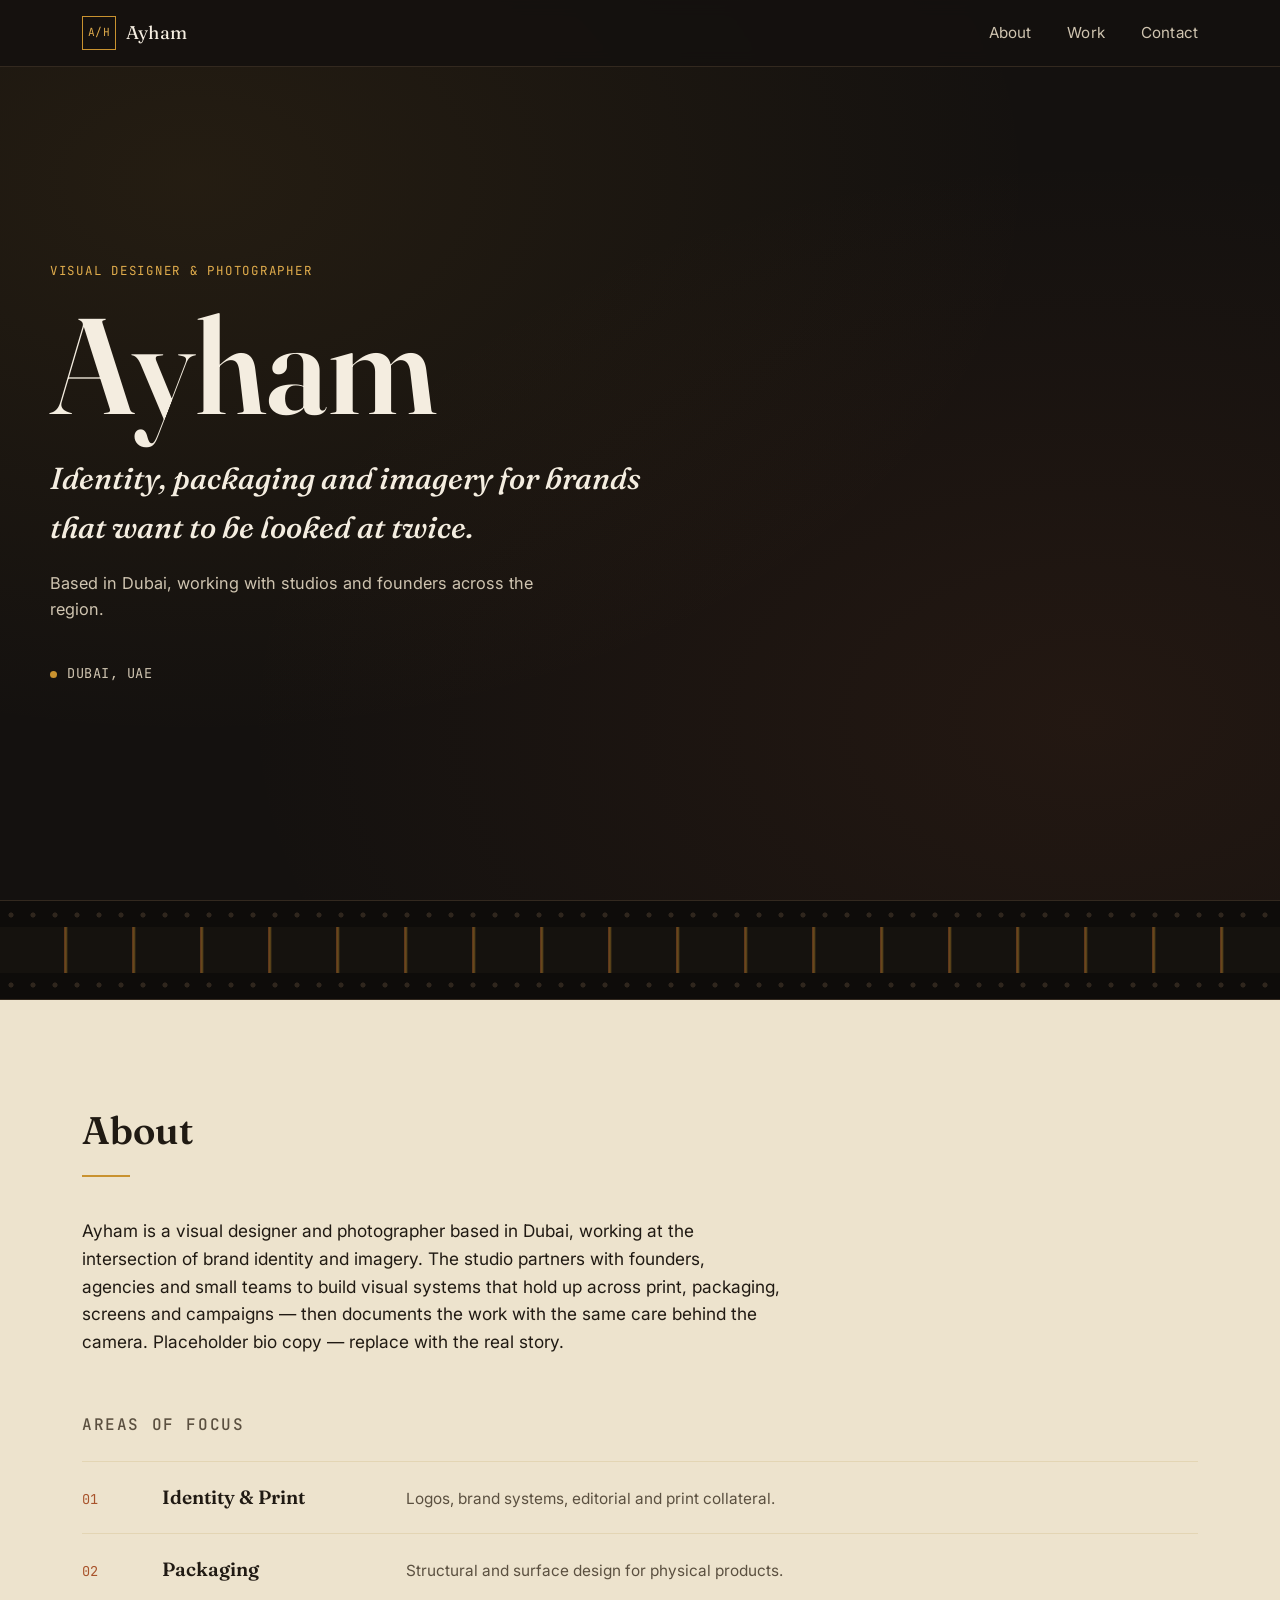
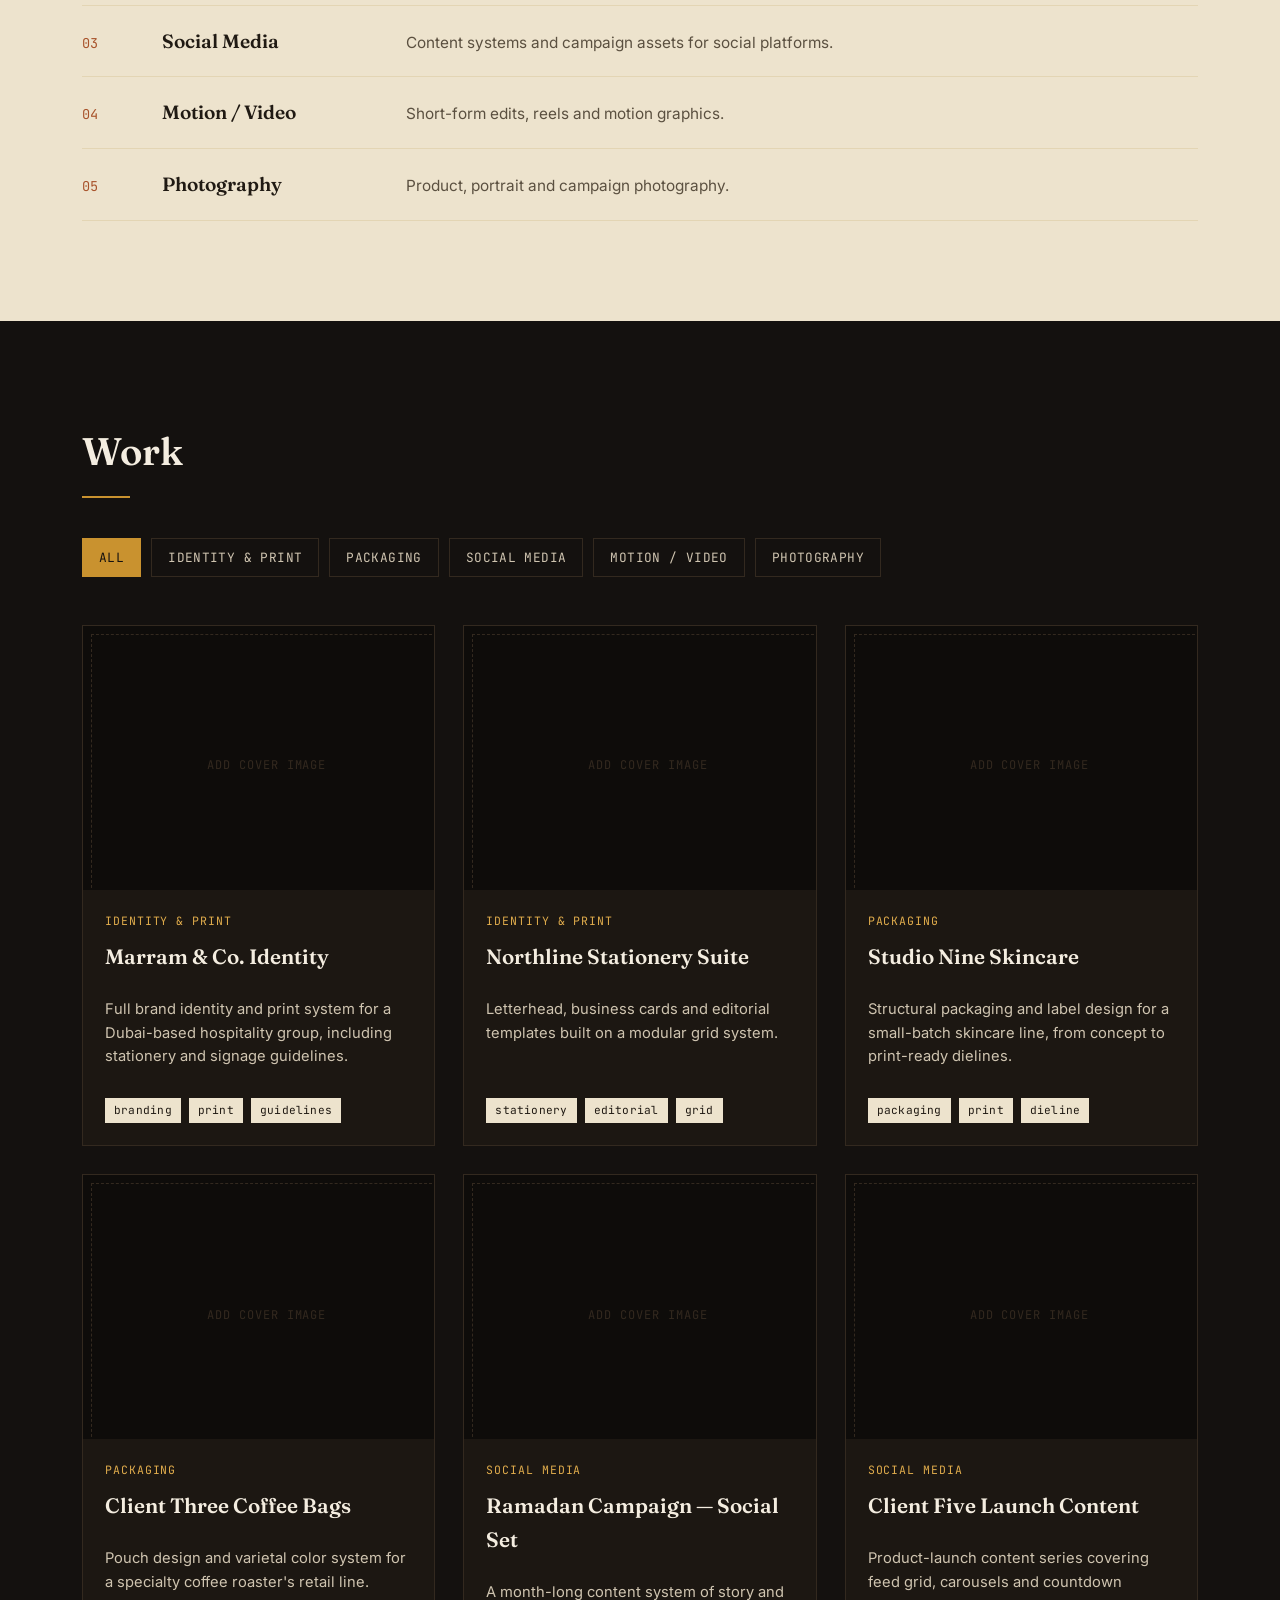
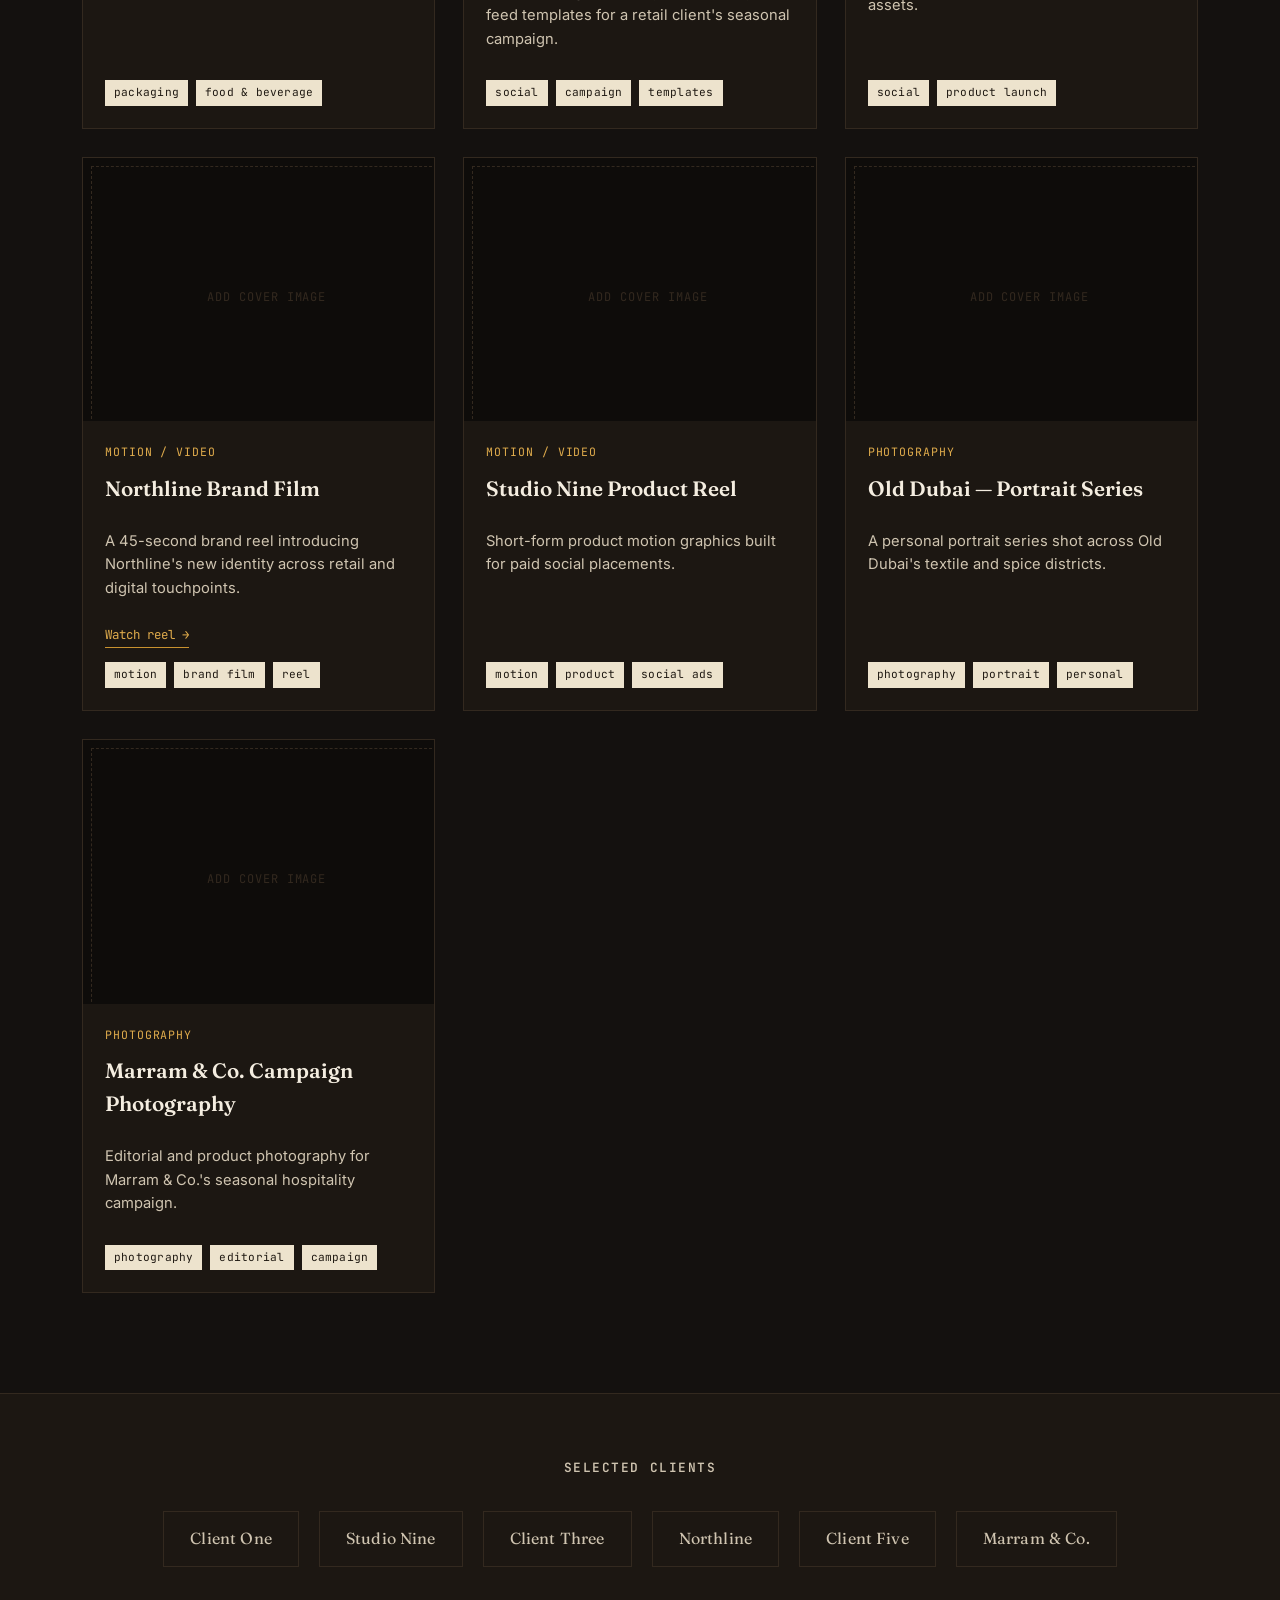
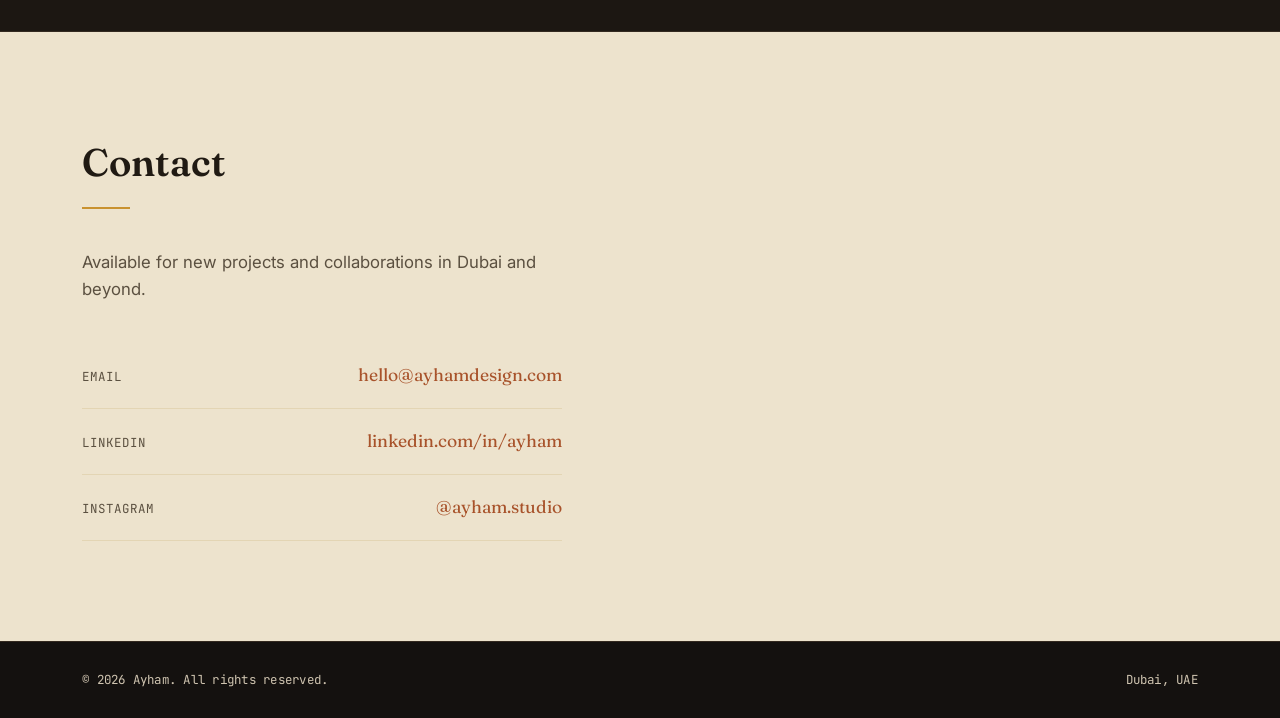
==== index.html @ 268a3312 "Add single-page portfolio site for Ayham Editorial dark-ink + gold/rust design with a parchment Abou" ====
<!DOCTYPE html>
<html lang="en">
<head>
  <meta charset="UTF-8" />
  <meta name="viewport" content="width=device-width, initial-scale=1.0" />
  <title>Ayham — Visual Designer &amp; Photographer, Dubai</title>
  <meta name="description" content="Ayham is a Dubai-based visual designer and photographer working across identity &amp; print, packaging, social media, motion and photography." />

  <!-- Fonts: Fraunces (serif display), Inter (sans body), JetBrains Mono (metadata/tags) -->
  <link rel="preconnect" href="https://fonts.googleapis.com">
  <link rel="preconnect" href="https://fonts.gstatic.com" crossorigin>
  <link href="https://fonts.googleapis.com/css2?family=Fraunces:ital,opsz,wght@0,9..144,400;0,9..144,600;1,9..144,500&family=Inter:wght@400;500;600&family=JetBrains+Mono:wght@400;500&display=swap" rel="stylesheet">

  <link rel="stylesheet" href="css/styles.css" />
</head>
<body>

  <!-- =========================================================
       NAV
       ========================================================= -->

  <header class="site-nav" id="site-nav">
    <div class="nav-inner">
      <a href="#top" class="nav-logo" aria-label="Ayham — home">
        <!--
          LOGO PLACEHOLDER
          -----------------
          This is a text/monogram placeholder standing in for a real logo.
          To swap it for a real logo file:
            1. Put your logo image in assets/logo/ (e.g. assets/logo/logo.svg)
            2. Replace the <span class="logo-mark">...</span> block below with:
               <img src="assets/logo/logo.svg" alt="Ayham logo" class="logo-mark-img" />
            3. You can delete the .logo-mark CSS rules in css/styles.css if unused.
        -->
        <span class="logo-mark" aria-hidden="true">A/H</span>
        <span class="nav-logo-text">Ayham</span>
      </a>

      <nav class="nav-links" id="nav-links">
        <a href="#about">About</a>
        <a href="#work">Work</a>
        <a href="#contact">Contact</a>
      </nav>

      <button class="nav-toggle" id="nav-toggle" aria-label="Toggle menu" aria-expanded="false" aria-controls="nav-links">
        <span></span><span></span><span></span>
      </button>
    </div>
  </header>

  <main id="top">

    <!-- =========================================================
         HERO
         ========================================================= -->
    <section class="hero">
      <div class="hero-inner">
        <p class="hero-eyebrow">Visual Designer &amp; Photographer</p>
        <h1 class="hero-name">Ayham</h1>
        <p class="hero-tagline">Identity, packaging and imagery for brands that want to be looked at twice.</p>
        <p class="hero-intro">Based in Dubai, working with studios and founders across the region.</p>
        <p class="hero-location">
          <span class="dot" aria-hidden="true"></span> Dubai, UAE
        </p>
      </div>
    </section>

    <!-- =========================================================
         FILMSTRIP DIVIDER — signature motif, used once, ties
         photography + motion together.
         ========================================================= -->
    <div class="filmstrip" role="presentation" aria-hidden="true">
      <div class="filmstrip-track">
        <div class="filmstrip-holes filmstrip-holes-top"></div>
        <div class="filmstrip-frames"></div>
        <div class="filmstrip-holes filmstrip-holes-bottom"></div>
      </div>
    </div>

    <!-- =========================================================
         ABOUT
         ========================================================= -->
    <section class="about" id="about">
      <div class="section-inner about-inner">
        <h2 class="section-title">About</h2>

        <!--
          BIO PLACEHOLDER — REPLACE ME
          -----------------------------
          Swap the paragraph below for Ayham's real bio.
        -->
        <p class="about-bio">
          <!-- REPLACE ME: real bio copy -->
          Ayham is a visual designer and photographer based in Dubai, working at the
          intersection of brand identity and imagery. The studio partners with founders,
          agencies and small teams to build visual systems that hold up across print,
          packaging, screens and campaigns — then documents the work with the same care
          behind the camera. Placeholder bio copy — replace with the real story.
        </p>

        <h3 class="about-subtitle">Areas of focus</h3>
        <ul class="specialty-list">
          <li>
            <span class="specialty-index">01</span>
            <span class="specialty-name">Identity &amp; Print</span>
            <span class="specialty-desc">Logos, brand systems, editorial and print collateral.</span>
          </li>
          <li>
            <span class="specialty-index">02</span>
            <span class="specialty-name">Packaging</span>
            <span class="specialty-desc">Structural and surface design for physical products.</span>
          </li>
          <li>
            <span class="specialty-index">03</span>
            <span class="specialty-name">Social Media</span>
            <span class="specialty-desc">Content systems and campaign assets for social platforms.</span>
          </li>
          <li>
            <span class="specialty-index">04</span>
            <span class="specialty-name">Motion / Video</span>
            <span class="specialty-desc">Short-form edits, reels and motion graphics.</span>
          </li>
          <li>
            <span class="specialty-index">05</span>
            <span class="specialty-name">Photography</span>
            <span class="specialty-desc">Product, portrait and campaign photography.</span>
          </li>
        </ul>
      </div>
    </section>

    <!-- =========================================================
         WORK — project grid, rendered from js/projects.js
         ========================================================= -->
    <section class="work" id="work">
      <div class="section-inner">
        <h2 class="section-title section-title-light">Work</h2>

        <div class="filter-bar" id="filter-bar" role="group" aria-label="Filter projects by category">
          <button type="button" class="filter-btn is-active" data-filter="all">All</button>
          <button type="button" class="filter-btn" data-filter="identity">Identity &amp; Print</button>
          <button type="button" class="filter-btn" data-filter="packaging">Packaging</button>
          <button type="button" class="filter-btn" data-filter="social">Social Media</button>
          <button type="button" class="filter-btn" data-filter="motion">Motion / Video</button>
          <button type="button" class="filter-btn" data-filter="photo">Photography</button>
        </div>

        <!-- Cards are generated by js/main.js from js/projects.js. Do not hand-edit. -->
        <div class="project-grid" id="project-grid" aria-live="polite">
          <p class="project-grid-empty" id="project-grid-empty" hidden>No projects in this category yet.</p>
        </div>
      </div>
    </section>

    <!-- =========================================================
         CLIENTS
         ========================================================= -->
    <section class="clients">
      <div class="section-inner">
        <h2 class="clients-title">Selected clients</h2>
        <!--
          CLIENT PLACEHOLDERS
          --------------------
          Swap each <span class="client-name"> for an <img src="assets/clients/name.svg">
          once real client logos are available.
        -->
        <ul class="client-strip">
          <li class="client-item"><span class="client-name">Client One</span></li>
          <li class="client-item"><span class="client-name">Studio Nine</span></li>
          <li class="client-item"><span class="client-name">Client Three</span></li>
          <li class="client-item"><span class="client-name">Northline</span></li>
          <li class="client-item"><span class="client-name">Client Five</span></li>
          <li class="client-item"><span class="client-name">Marram &amp; Co.</span></li>
        </ul>
      </div>
    </section>

    <!-- =========================================================
         CONTACT
         ========================================================= -->
    <section class="contact" id="contact">
      <div class="section-inner contact-inner">
        <h2 class="section-title">Contact</h2>
        <p class="contact-lead">Available for new projects and collaborations in Dubai and beyond.</p>

        <!--
          CONTACT PLACEHOLDERS — REPLACE ME
          -----------------------------------
          Update the href and visible text for each link below with real details.
        -->
        <ul class="contact-list">
          <li>
            <span class="contact-label">Email</span>
            <!-- REPLACE ME: real email address -->
            <a href="mailto:hello@ayhamdesign.com">hello@ayhamdesign.com</a>
          </li>
          <li>
            <span class="contact-label">LinkedIn</span>
            <!-- REPLACE ME: real LinkedIn URL -->
            <a href="https://www.linkedin.com/in/ayham" target="_blank" rel="noopener">linkedin.com/in/ayham</a>
          </li>
          <li>
            <span class="contact-label">Instagram</span>
            <!-- REPLACE ME: real Instagram URL -->
            <a href="https://www.instagram.com/ayham.studio" target="_blank" rel="noopener">@ayham.studio</a>
          </li>
        </ul>
      </div>
    </section>

  </main>

  <!-- =========================================================
       FOOTER
       ========================================================= -->
  <footer class="site-footer">
    <div class="section-inner footer-inner">
      <span>© <span id="year"></span> Ayham. All rights reserved.</span>
      <span class="footer-location">Dubai, UAE</span>
    </div>
  </footer>

  <!-- Project data lives here, separate from markup -->
  <script src="js/projects.js"></script>
  <script src="js/main.js"></script>
</body>
</html>
---- css/styles.css ----
/* =========================================================
   AYHAM — PORTFOLIO STYLES
   Palette: dark ink + warm gold/rust accent, parchment for
   About/Contact contrast. Serif display (Fraunces) + sans body
   (Inter) + mono for tags/metadata (JetBrains Mono).
   ========================================================= */

:root {
  /* Core palette */
  --ink: #14110f;
  --ink-soft: #1c1712;
  --ink-line: #33291f;
  --cream: #f4ede0;
  --cream-dim: #cfc4b0;

  --gold: #c9922f;
  --gold-bright: #e0ac4c;
  --rust: #a8532b;

  --parchment: #ede3cd;
  --parchment-2: #e3d5b4;
  --ink-text: #201a13;
  --ink-text-dim: #5b5040;

  /* Type */
  --font-display: "Fraunces", "Iowan Old Style", Georgia, serif;
  --font-body: "Inter", -apple-system, BlinkMacSystemFont, "Segoe UI", sans-serif;
  --font-mono: "JetBrains Mono", "SFMono-Regular", Menlo, monospace;

  --container: 1180px;
}

* {
  box-sizing: border-box;
}

html {
  scroll-behavior: smooth;
}

@media (prefers-reduced-motion: reduce) {
  html {
    scroll-behavior: auto;
  }
  *, *::before, *::after {
    animation-duration: 0.001ms !important;
    animation-iteration-count: 1 !important;
    transition-duration: 0.001ms !important;
    scroll-behavior: auto !important;
  }
}

body {
  margin: 0;
  background: var(--ink);
  color: var(--cream);
  font-family: var(--font-body);
  font-size: 16px;
  line-height: 1.6;
  -webkit-font-smoothing: antialiased;
}

a {
  color: inherit;
}

h1, h2, h3 {
  font-family: var(--font-display);
  margin: 0;
  font-weight: 600;
}

.section-inner {
  max-width: var(--container);
  margin: 0 auto;
  padding: 0 32px;
}

.section-title {
  font-size: clamp(1.8rem, 3vw, 2.4rem);
  color: var(--ink-text);
  margin-bottom: 40px;
  position: relative;
}

.section-title-light {
  color: var(--cream);
}

.section-title::after {
  content: "";
  display: block;
  width: 48px;
  height: 2px;
  background: var(--gold);
  margin-top: 14px;
}

/* =========================================================
   NAV
   ========================================================= */

.site-nav {
  position: fixed;
  inset: 0 0 auto 0;
  z-index: 100;
  background: rgba(20, 17, 15, 0.86);
  backdrop-filter: blur(8px);
  border-bottom: 1px solid var(--ink-line);
}

.nav-inner {
  max-width: var(--container);
  margin: 0 auto;
  padding: 16px 32px;
  display: flex;
  align-items: center;
  justify-content: space-between;
}

.nav-logo {
  display: flex;
  align-items: center;
  gap: 10px;
  text-decoration: none;
  color: var(--cream);
}

/* Placeholder monogram mark — see comment in index.html for swap steps */
.logo-mark {
  display: inline-flex;
  align-items: center;
  justify-content: center;
  width: 34px;
  height: 34px;
  border: 1px solid var(--gold);
  color: var(--gold-bright);
  font-family: var(--font-mono);
  font-size: 0.7rem;
  letter-spacing: 0.02em;
}

.logo-mark-img {
  height: 32px;
  width: auto;
  display: block;
}

.nav-logo-text {
  font-family: var(--font-display);
  font-size: 1.15rem;
  letter-spacing: 0.01em;
}

.nav-links {
  display: flex;
  gap: 36px;
}

.nav-links a {
  text-decoration: none;
  color: var(--cream-dim);
  font-size: 0.95rem;
  letter-spacing: 0.01em;
  transition: color 0.2s ease;
}

.nav-links a:hover,
.nav-links a:focus-visible {
  color: var(--gold-bright);
}

.nav-toggle {
  display: none;
  flex-direction: column;
  justify-content: space-between;
  width: 26px;
  height: 18px;
  background: none;
  border: none;
  cursor: pointer;
  padding: 0;
}

.nav-toggle span {
  display: block;
  height: 2px;
  width: 100%;
  background: var(--cream);
}

/* =========================================================
   HERO
   ========================================================= */

.hero {
  min-height: 100vh;
  display: flex;
  align-items: center;
  padding: 140px 32px 80px;
  background:
    radial-gradient(ellipse at 15% 20%, rgba(201, 146, 47, 0.09), transparent 55%),
    radial-gradient(ellipse at 85% 80%, rgba(168, 83, 43, 0.10), transparent 55%),
    var(--ink);
}

.hero-inner {
  max-width: var(--container);
  margin: 0 auto;
  width: 100%;
}

.hero-eyebrow {
  font-family: var(--font-mono);
  text-transform: uppercase;
  letter-spacing: 0.14em;
  font-size: 0.78rem;
  color: var(--gold-bright);
  margin: 0 0 20px;
}

.hero-name {
  font-size: clamp(3.5rem, 12vw, 8.5rem);
  line-height: 0.95;
  color: var(--cream);
  margin: 0 0 24px;
}

.hero-tagline {
  font-family: var(--font-display);
  font-style: italic;
  font-weight: 500;
  font-size: clamp(1.3rem, 2.6vw, 1.9rem);
  color: var(--cream);
  max-width: 640px;
  margin: 0 0 18px;
}

.hero-intro {
  color: var(--cream-dim);
  max-width: 520px;
  margin: 0 0 28px;
  font-size: 1.02rem;
}

.hero-location {
  display: inline-flex;
  align-items: center;
  gap: 10px;
  font-family: var(--font-mono);
  font-size: 0.85rem;
  color: var(--cream-dim);
  letter-spacing: 0.04em;
  text-transform: uppercase;
}

.hero-location .dot {
  width: 7px;
  height: 7px;
  border-radius: 50%;
  background: var(--gold);
}

/* =========================================================
   FILMSTRIP DIVIDER — signature motif (photography + motion),
   intentionally used once, between hero and about.
   ========================================================= */

.filmstrip {
  background: #0e0c0a;
  border-top: 1px solid var(--ink-line);
  border-bottom: 1px solid var(--ink-line);
  overflow: hidden;
}

.filmstrip-track {
  position: relative;
  padding: 10px 0;
}

.filmstrip-holes {
  display: flex;
  gap: 18px;
  padding: 0 18px;
}

.filmstrip-holes::before,
.filmstrip-holes::after {
  content: "";
}

.filmstrip-holes-top,
.filmstrip-holes-bottom {
  height: 8px;
  background-image: radial-gradient(circle, var(--ink-line) 2.5px, transparent 2.6px);
  background-size: 22px 8px;
  background-repeat: repeat-x;
  opacity: 0.9;
}

.filmstrip-frames {
  height: 46px;
  margin: 8px 0;
  background-image: repeating-linear-gradient(
    90deg,
    var(--ink-soft) 0,
    var(--ink-soft) 64px,
    var(--rust) 64px,
    var(--gold) 66px,
    var(--ink-soft) 68px
  );
  background-size: 68px 100%;
  opacity: 0.5;
}

/* =========================================================
   ABOUT
   ========================================================= */

.about {
  background: var(--parchment);
  color: var(--ink-text);
  padding: 100px 0;
}

.about-bio {
  max-width: 700px;
  font-size: 1.08rem;
  color: var(--ink-text);
  margin-bottom: 56px;
}

.about-subtitle {
  font-size: 1rem;
  text-transform: uppercase;
  letter-spacing: 0.1em;
  color: var(--ink-text-dim);
  font-family: var(--font-mono);
  font-weight: 500;
  margin-bottom: 24px;
}

.specialty-list {
  list-style: none;
  margin: 0;
  padding: 0;
  border-top: 1px solid var(--parchment-2);
}

.specialty-list li {
  display: grid;
  grid-template-columns: 56px 220px 1fr;
  gap: 24px;
  align-items: baseline;
  padding: 20px 0;
  border-bottom: 1px solid var(--parchment-2);
}

.specialty-index {
  font-family: var(--font-mono);
  color: var(--rust);
  font-size: 0.85rem;
}

.specialty-name {
  font-family: var(--font-display);
  font-size: 1.2rem;
  font-weight: 600;
}

.specialty-desc {
  color: var(--ink-text-dim);
  font-size: 0.96rem;
}

/* =========================================================
   WORK
   ========================================================= */

.work {
  background: var(--ink);
  padding: 100px 0;
}

.filter-bar {
  display: flex;
  flex-wrap: wrap;
  gap: 10px;
  margin-bottom: 48px;
}

.filter-btn {
  font-family: var(--font-mono);
  font-size: 0.8rem;
  letter-spacing: 0.03em;
  text-transform: uppercase;
  background: transparent;
  color: var(--cream-dim);
  border: 1px solid var(--ink-line);
  padding: 10px 16px;
  cursor: pointer;
  transition: border-color 0.2s ease, color 0.2s ease, background 0.2s ease;
}

.filter-btn:hover,
.filter-btn:focus-visible {
  color: var(--gold-bright);
  border-color: var(--gold);
}

.filter-btn.is-active {
  background: var(--gold);
  border-color: var(--gold);
  color: var(--ink);
}

.project-grid {
  display: grid;
  grid-template-columns: repeat(3, 1fr);
  gap: 28px;
}

.project-grid-empty {
  grid-column: 1 / -1;
  color: var(--cream-dim);
  font-family: var(--font-mono);
  font-size: 0.9rem;
}

.card {
  background: var(--ink-soft);
  border: 1px solid var(--ink-line);
  display: flex;
  flex-direction: column;
  transition: transform 0.25s ease, border-color 0.25s ease;
}

.card:hover {
  border-color: var(--gold);
  transform: translateY(-4px);
}

@media (prefers-reduced-motion: reduce) {
  .card:hover {
    transform: none;
  }
}

.card-media {
  aspect-ratio: 4 / 3;
  width: 100%;
  overflow: hidden;
  background: #0e0c0a;
}

.card-media img {
  width: 100%;
  height: 100%;
  object-fit: cover;
  display: block;
}

.card-media-placeholder {
  width: 100%;
  height: 100%;
  display: flex;
  align-items: center;
  justify-content: center;
  text-align: center;
  color: var(--ink-line);
  font-family: var(--font-mono);
  font-size: 0.75rem;
  text-transform: uppercase;
  letter-spacing: 0.08em;
  border: 1px dashed var(--ink-line);
  margin: 8px;
  padding: 12px;
}

.card-body {
  padding: 22px;
  display: flex;
  flex-direction: column;
  gap: 10px;
  flex: 1;
}

.card-category {
  font-family: var(--font-mono);
  font-size: 0.72rem;
  text-transform: uppercase;
  letter-spacing: 0.08em;
  color: var(--gold-bright);
}

.card-title {
  font-family: var(--font-display);
  font-size: 1.3rem;
  color: var(--cream);
}

.card-desc {
  color: var(--cream-dim);
  font-size: 0.92rem;
  flex: 1;
}

.card-reel-link {
  align-self: flex-start;
  font-family: var(--font-mono);
  font-size: 0.78rem;
  text-decoration: none;
  color: var(--gold-bright);
  border-bottom: 1px solid var(--gold);
  padding-bottom: 2px;
}

.card-tags {
  list-style: none;
  display: flex;
  flex-wrap: wrap;
  gap: 8px;
  margin: 4px 0 0;
  padding: 0;
}

.card-tags li {
  font-family: var(--font-mono);
  font-size: 0.7rem;
  background: var(--parchment);
  color: var(--ink-text);
  padding: 4px 9px;
  letter-spacing: 0.02em;
}

.card.is-hidden {
  display: none;
}

/* =========================================================
   CLIENTS
   ========================================================= */

.clients {
  background: var(--ink-soft);
  padding: 64px 0;
  border-top: 1px solid var(--ink-line);
  border-bottom: 1px solid var(--ink-line);
}

.clients-title {
  font-family: var(--font-mono);
  text-transform: uppercase;
  letter-spacing: 0.12em;
  font-size: 0.8rem;
  color: var(--cream-dim);
  margin: 0 0 32px;
  text-align: center;
}

.client-strip {
  list-style: none;
  display: flex;
  flex-wrap: wrap;
  justify-content: center;
  gap: 20px;
  margin: 0;
  padding: 0;
}

.client-item {
  border: 1px solid var(--ink-line);
  padding: 14px 26px;
}

.client-name {
  font-family: var(--font-display);
  font-size: 1rem;
  color: var(--cream-dim);
  letter-spacing: 0.01em;
}

/* =========================================================
   CONTACT
   ========================================================= */

.contact {
  background: var(--parchment);
  color: var(--ink-text);
  padding: 100px 0;
}

.contact-lead {
  max-width: 520px;
  color: var(--ink-text-dim);
  margin-bottom: 40px;
  font-size: 1.05rem;
}

.contact-list {
  list-style: none;
  margin: 0;
  padding: 0;
  max-width: 480px;
}

.contact-list li {
  display: flex;
  justify-content: space-between;
  align-items: baseline;
  padding: 18px 0;
  border-bottom: 1px solid var(--parchment-2);
  gap: 16px;
}

.contact-label {
  font-family: var(--font-mono);
  font-size: 0.78rem;
  text-transform: uppercase;
  letter-spacing: 0.08em;
  color: var(--ink-text-dim);
}

.contact-list a {
  text-decoration: none;
  color: var(--rust);
  font-family: var(--font-display);
  font-size: 1.1rem;
  border-bottom: 1px solid transparent;
  transition: border-color 0.2s ease;
}

.contact-list a:hover,
.contact-list a:focus-visible {
  border-color: var(--rust);
}

/* =========================================================
   FOOTER
   ========================================================= */

.site-footer {
  background: var(--ink);
  border-top: 1px solid var(--ink-line);
  padding: 28px 0;
}

.footer-inner {
  display: flex;
  justify-content: space-between;
  flex-wrap: wrap;
  gap: 8px;
  font-family: var(--font-mono);
  font-size: 0.78rem;
  color: var(--cream-dim);
  letter-spacing: 0.02em;
}

/* =========================================================
   RESPONSIVE
   ========================================================= */

@media (max-width: 1000px) {
  .project-grid {
    grid-template-columns: repeat(2, 1fr);
  }

  .specialty-list li {
    grid-template-columns: 40px 1fr;
  }

  .specialty-desc {
    grid-column: 2 / 3;
  }
}

@media (max-width: 700px) {
  .nav-toggle {
    display: flex;
  }

  .nav-links {
    position: absolute;
    top: 100%;
    left: 0;
    right: 0;
    background: var(--ink);
    border-bottom: 1px solid var(--ink-line);
    flex-direction: column;
    gap: 0;
    max-height: 0;
    overflow: hidden;
    transition: max-height 0.25s ease;
  }

  .nav-links.is-open {
    max-height: 240px;
  }

  .nav-links a {
    padding: 16px 32px;
    border-top: 1px solid var(--ink-line);
  }

  .hero {
    padding-top: 120px;
  }

  .project-grid {
    grid-template-columns: 1fr;
  }

  .about,
  .work,
  .contact {
    padding: 72px 0;
  }

  .section-inner {
    padding: 0 20px;
  }

  .filmstrip-frames {
    height: 34px;
  }

  .contact-list li {
    flex-direction: column;
    gap: 4px;
  }
}
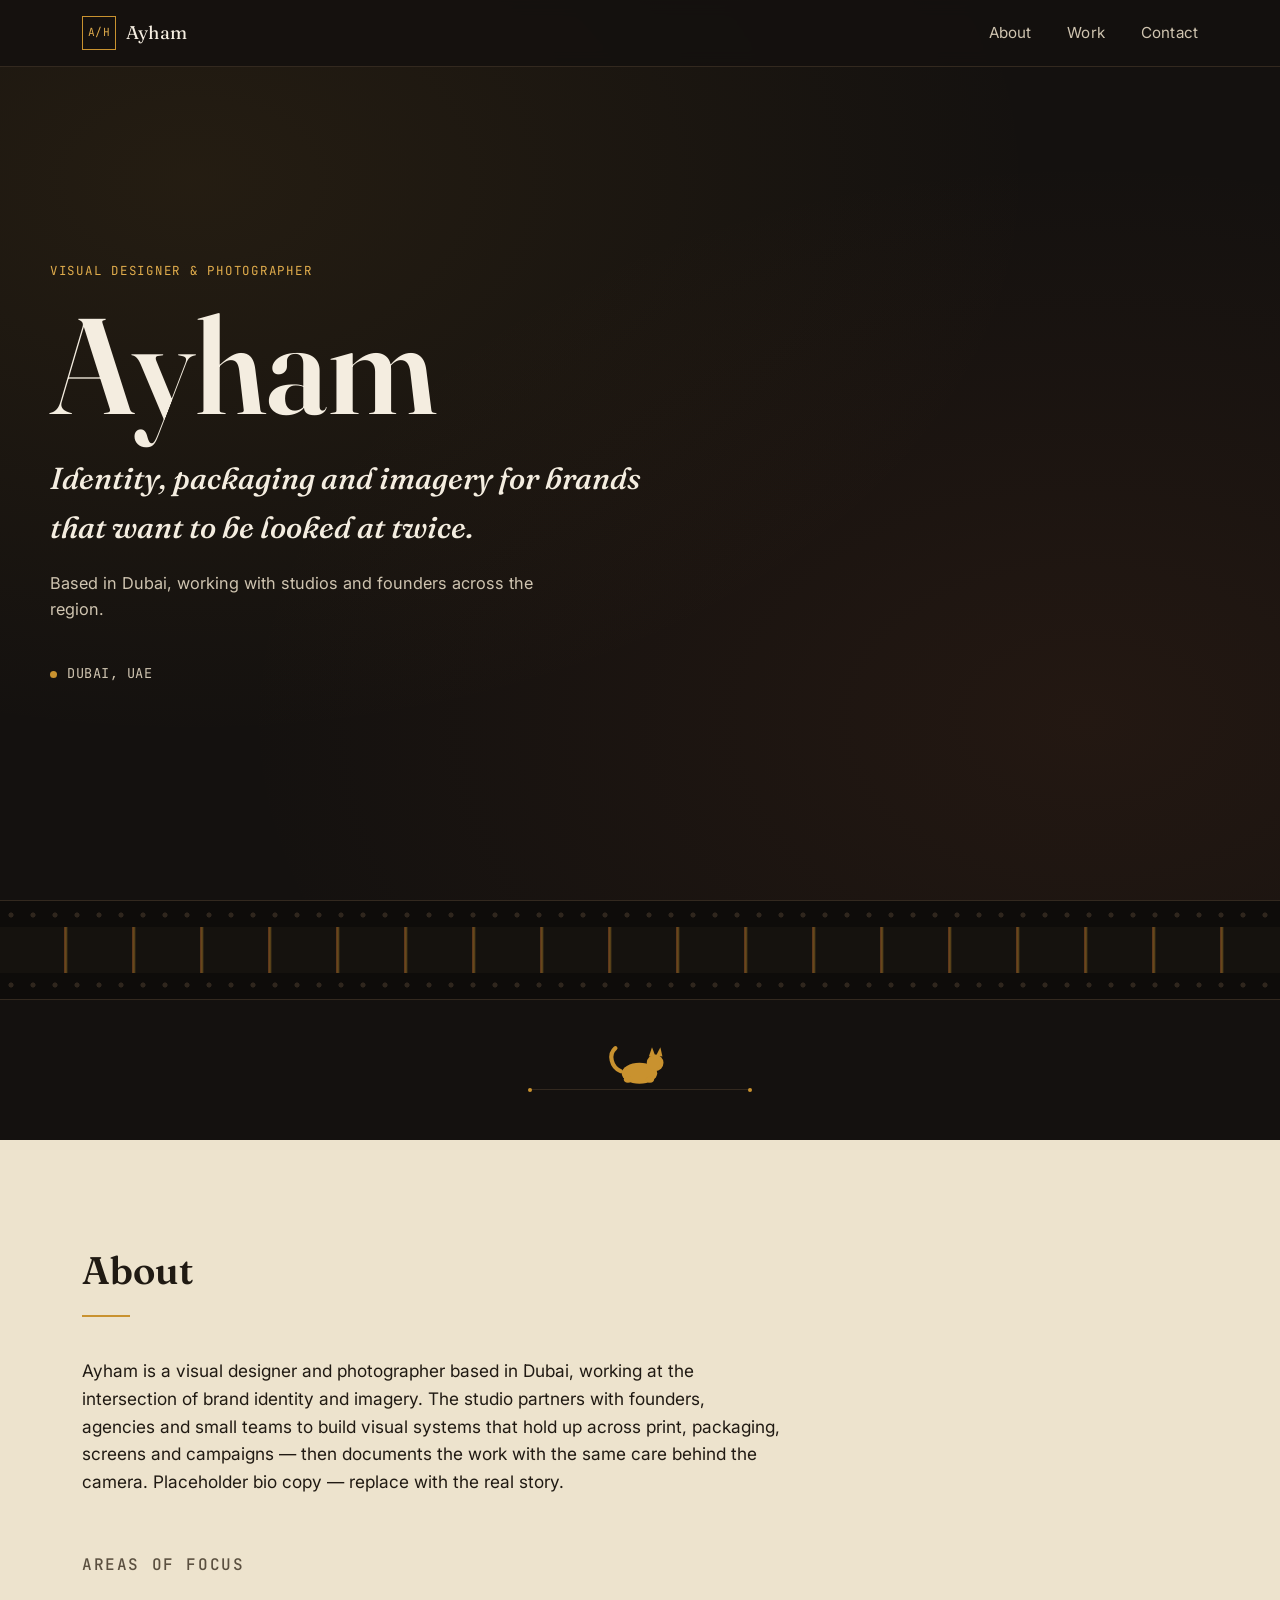
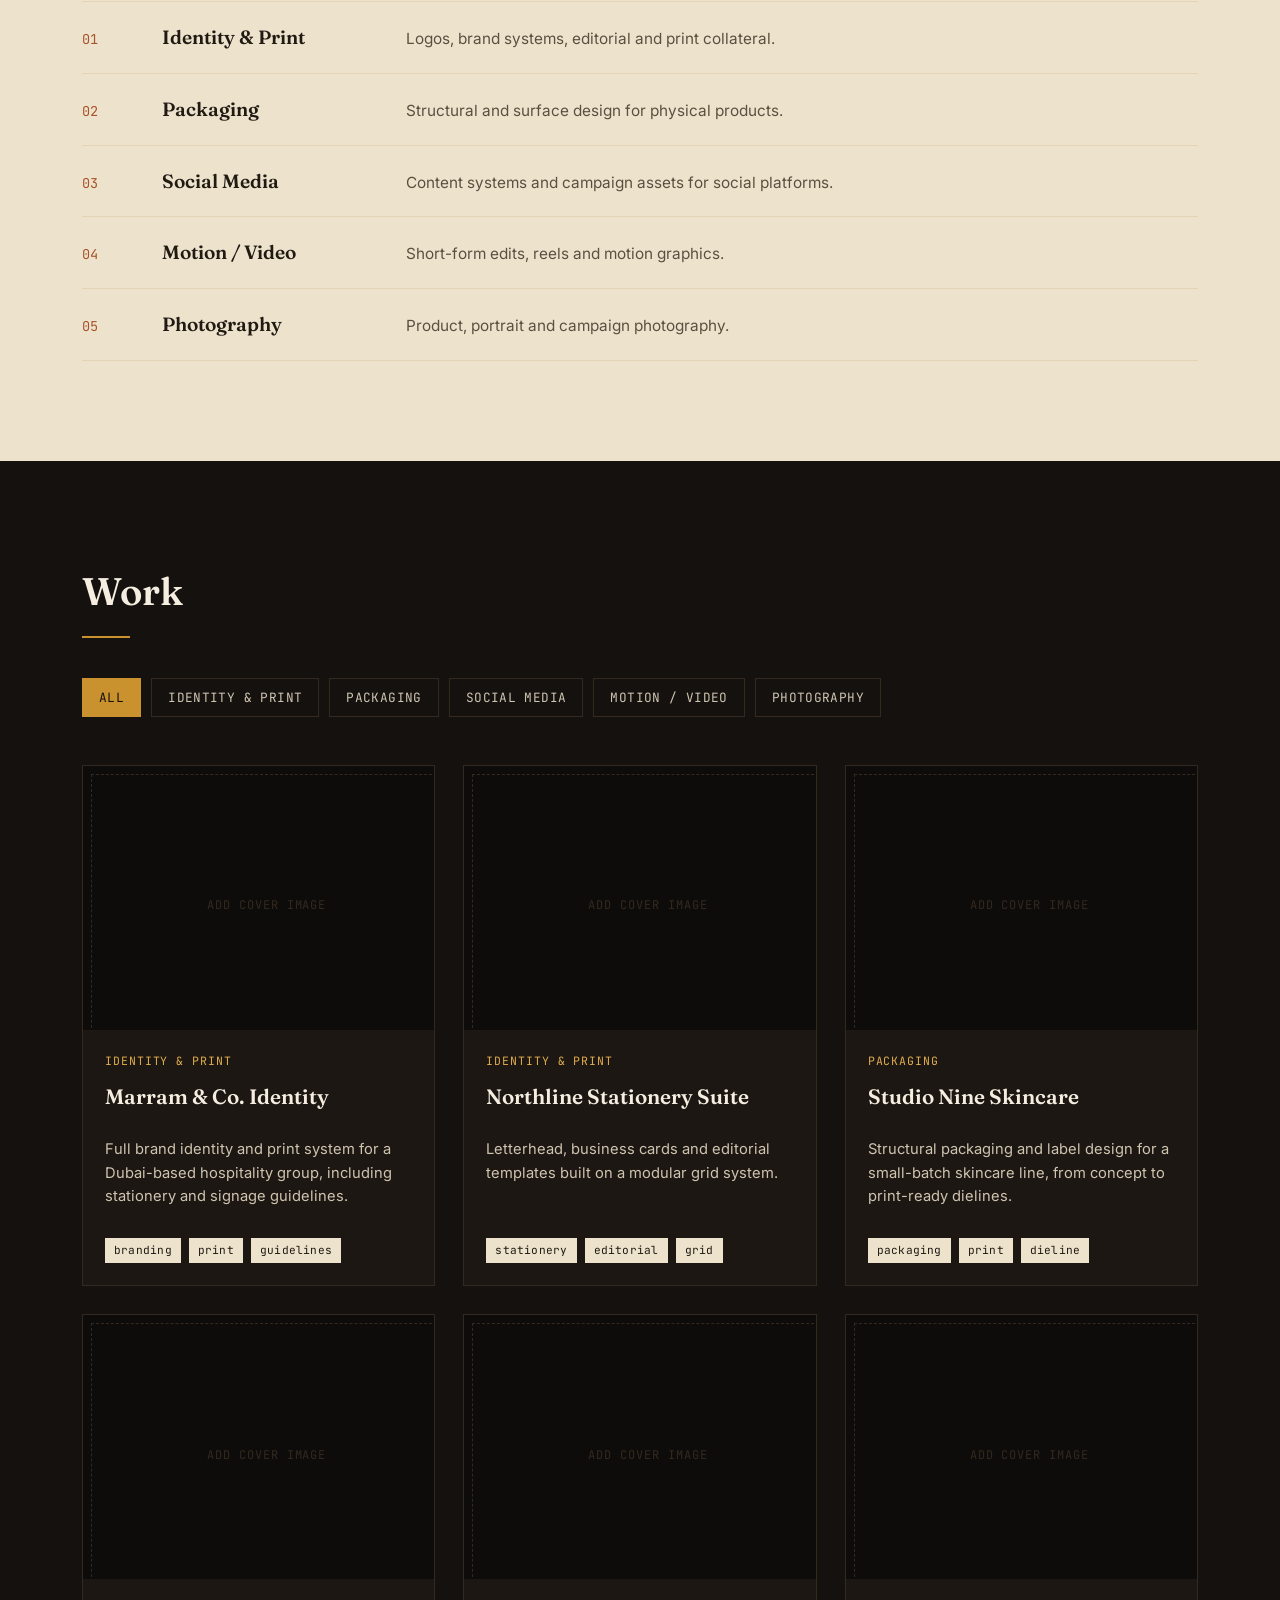
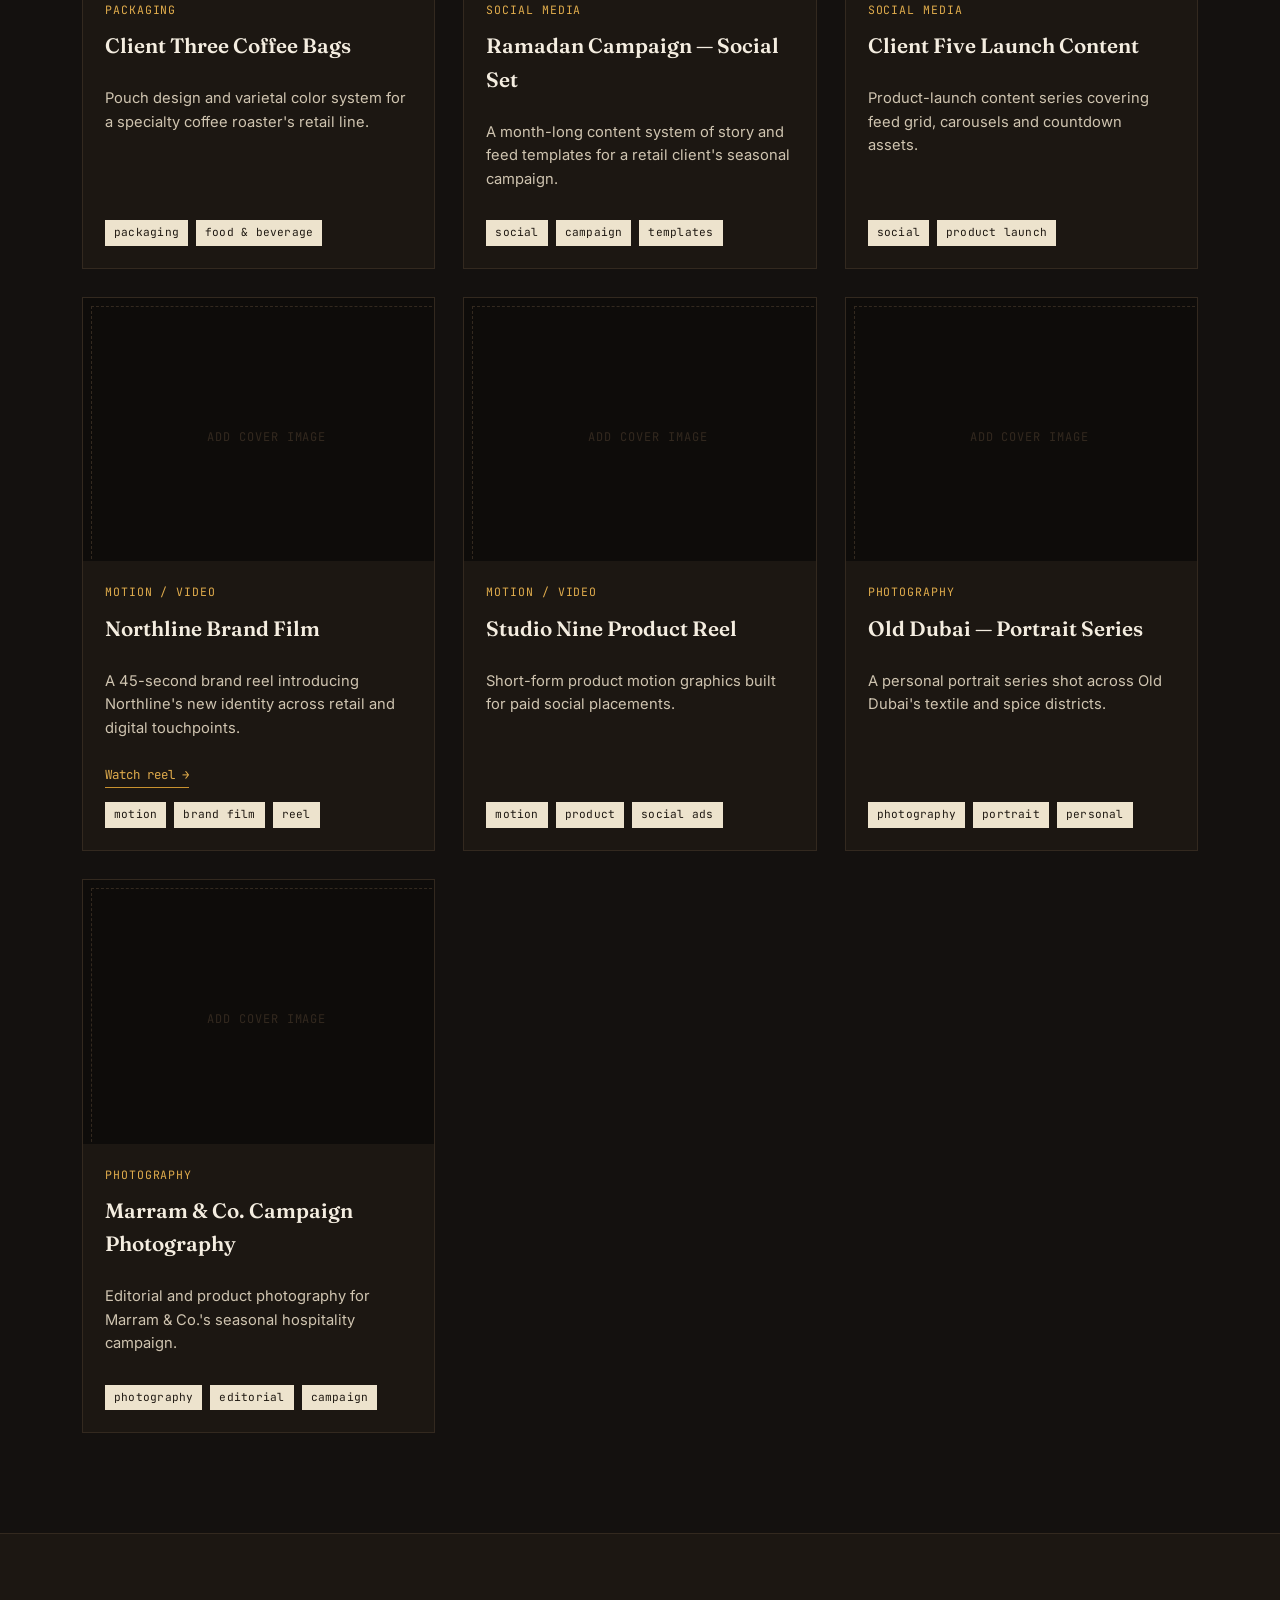
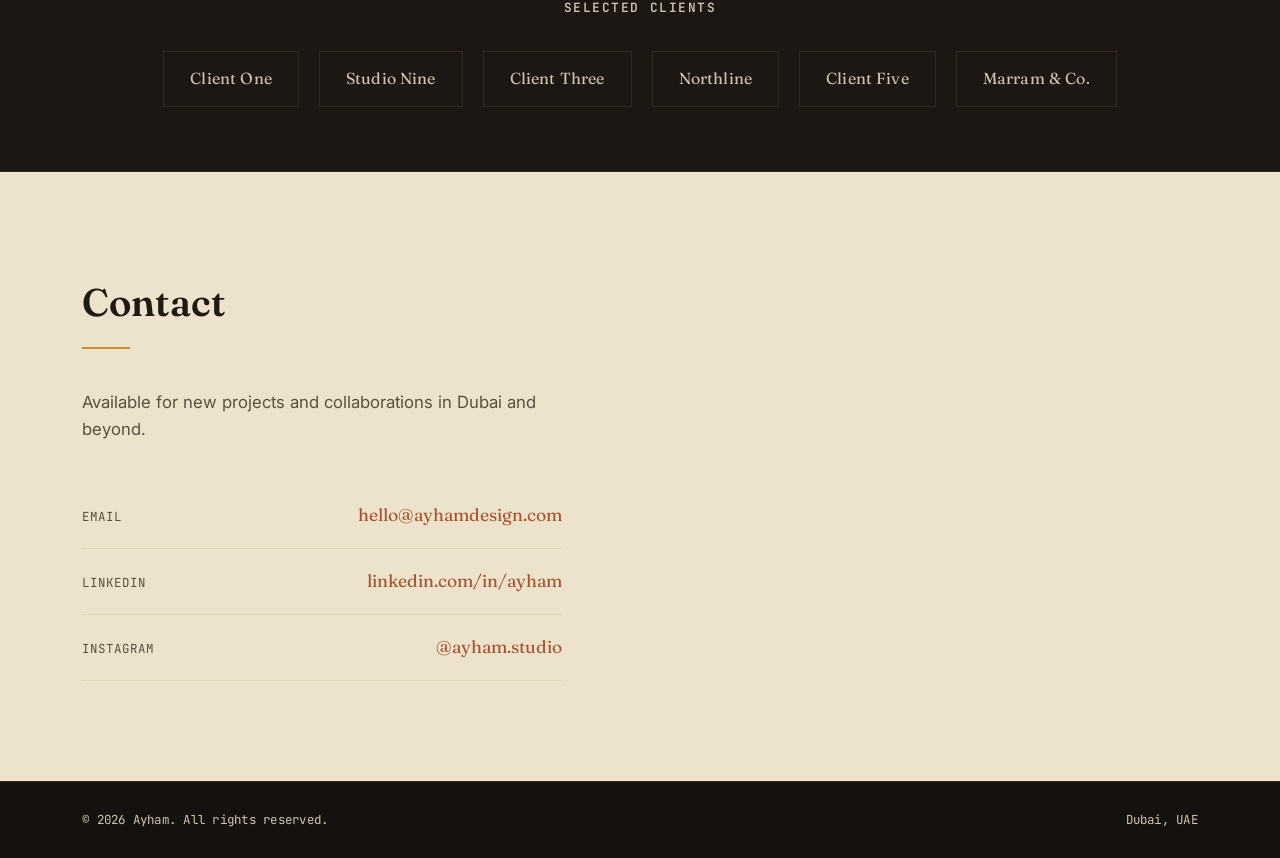
==== commit 92e9fa43: "Add animated cat mascot breather between hero and About Small inline-SVG cat silhouette (body, ears," ====
--- a/index.html
+++ b/index.html
@@ -78,6 +78,37 @@
     </div>
 
     <!-- =========================================================
+         CAT MASCOT — small looping walk animation, purely
+         decorative breather between hero and About. Pure inline
+         SVG + CSS animation (see css/styles.css for keyframes).
+         Freezes to a static standing pose for prefers-reduced-motion.
+         ========================================================= -->
+    <div class="cat-mascot" aria-hidden="true">
+      <div class="cat-track">
+        <div class="cat-walker">
+          <div class="cat-bob">
+            <svg class="cat-svg" viewBox="0 0 64 44" focusable="false">
+              <g class="cat-tail-group">
+                <path class="cat-tail" d="M14,26 C5,22 2,10 9,4" />
+              </g>
+              <g class="cat-body">
+                <ellipse cx="32" cy="28" rx="17" ry="10" />
+                <ellipse cx="21" cy="34" rx="4" ry="3" />
+                <ellipse cx="42" cy="34" rx="4" ry="3" />
+                <circle cx="47" cy="18" r="8" />
+              </g>
+              <g class="cat-ears">
+                <path d="M41,12 L44,3 L47,11 Z" />
+                <path d="M48,11 L52,3 L54,12 Z" />
+              </g>
+            </svg>
+          </div>
+        </div>
+        <div class="cat-ground"></div>
+      </div>
+    </div>
+
+    <!-- =========================================================
          ABOUT
          ========================================================= -->
     <section class="about" id="about">
--- a/css/styles.css
+++ b/css/styles.css
@@ -314,6 +314,135 @@
 }
 
 /* =========================================================
+   CAT MASCOT — small decorative pacing animation between the
+   hero and About section. Pure SVG + CSS, no libraries.
+   ========================================================= */
+
+.cat-mascot {
+  background: var(--ink);
+  padding: 34px 0 42px;
+  display: flex;
+  justify-content: center;
+}
+
+.cat-track {
+  position: relative;
+  width: 220px;
+  height: 64px;
+}
+
+.cat-ground {
+  position: absolute;
+  left: 0;
+  right: 0;
+  bottom: 8px;
+  height: 1px;
+  background: var(--ink-line);
+}
+
+.cat-ground::before,
+.cat-ground::after {
+  content: "";
+  position: absolute;
+  top: 50%;
+  width: 4px;
+  height: 4px;
+  border-radius: 50%;
+  background: var(--gold);
+  transform: translateY(-50%);
+}
+
+.cat-ground::before {
+  left: -2px;
+}
+
+.cat-ground::after {
+  right: -2px;
+}
+
+.cat-walker {
+  position: absolute;
+  left: 6px;
+  bottom: 8px;
+  transform: translateX(70px);
+  animation: cat-walk 14s ease-in-out infinite;
+}
+
+.cat-bob {
+  animation: cat-bob 0.5s ease-in-out infinite;
+}
+
+.cat-svg {
+  display: block;
+  height: 46px;
+  width: auto;
+}
+
+.cat-body ellipse,
+.cat-body circle,
+.cat-ears path {
+  fill: var(--gold);
+}
+
+.cat-tail {
+  fill: none;
+  stroke: var(--gold);
+  stroke-width: 4;
+  stroke-linecap: round;
+}
+
+.cat-tail-group {
+  transform-origin: 14px 26px;
+  animation: cat-tail-sway 1.3s ease-in-out infinite;
+}
+
+@keyframes cat-walk {
+  0% {
+    transform: translateX(0) scaleX(1);
+  }
+  46% {
+    transform: translateX(140px) scaleX(1);
+  }
+  50% {
+    transform: translateX(140px) scaleX(-1);
+  }
+  96% {
+    transform: translateX(0) scaleX(-1);
+  }
+  100% {
+    transform: translateX(0) scaleX(1);
+  }
+}
+
+@keyframes cat-bob {
+  0%,
+  100% {
+    transform: translateY(0);
+  }
+  50% {
+    transform: translateY(-3px);
+  }
+}
+
+@keyframes cat-tail-sway {
+  0%,
+  100% {
+    transform: rotate(0deg);
+  }
+  50% {
+    transform: rotate(-10deg);
+  }
+}
+
+@media (prefers-reduced-motion: reduce) {
+  .cat-walker,
+  .cat-bob,
+  .cat-tail-group {
+    animation: none !important;
+  }
+}
+
+/* =========================================================
    ABOUT
    ========================================================= */
 
